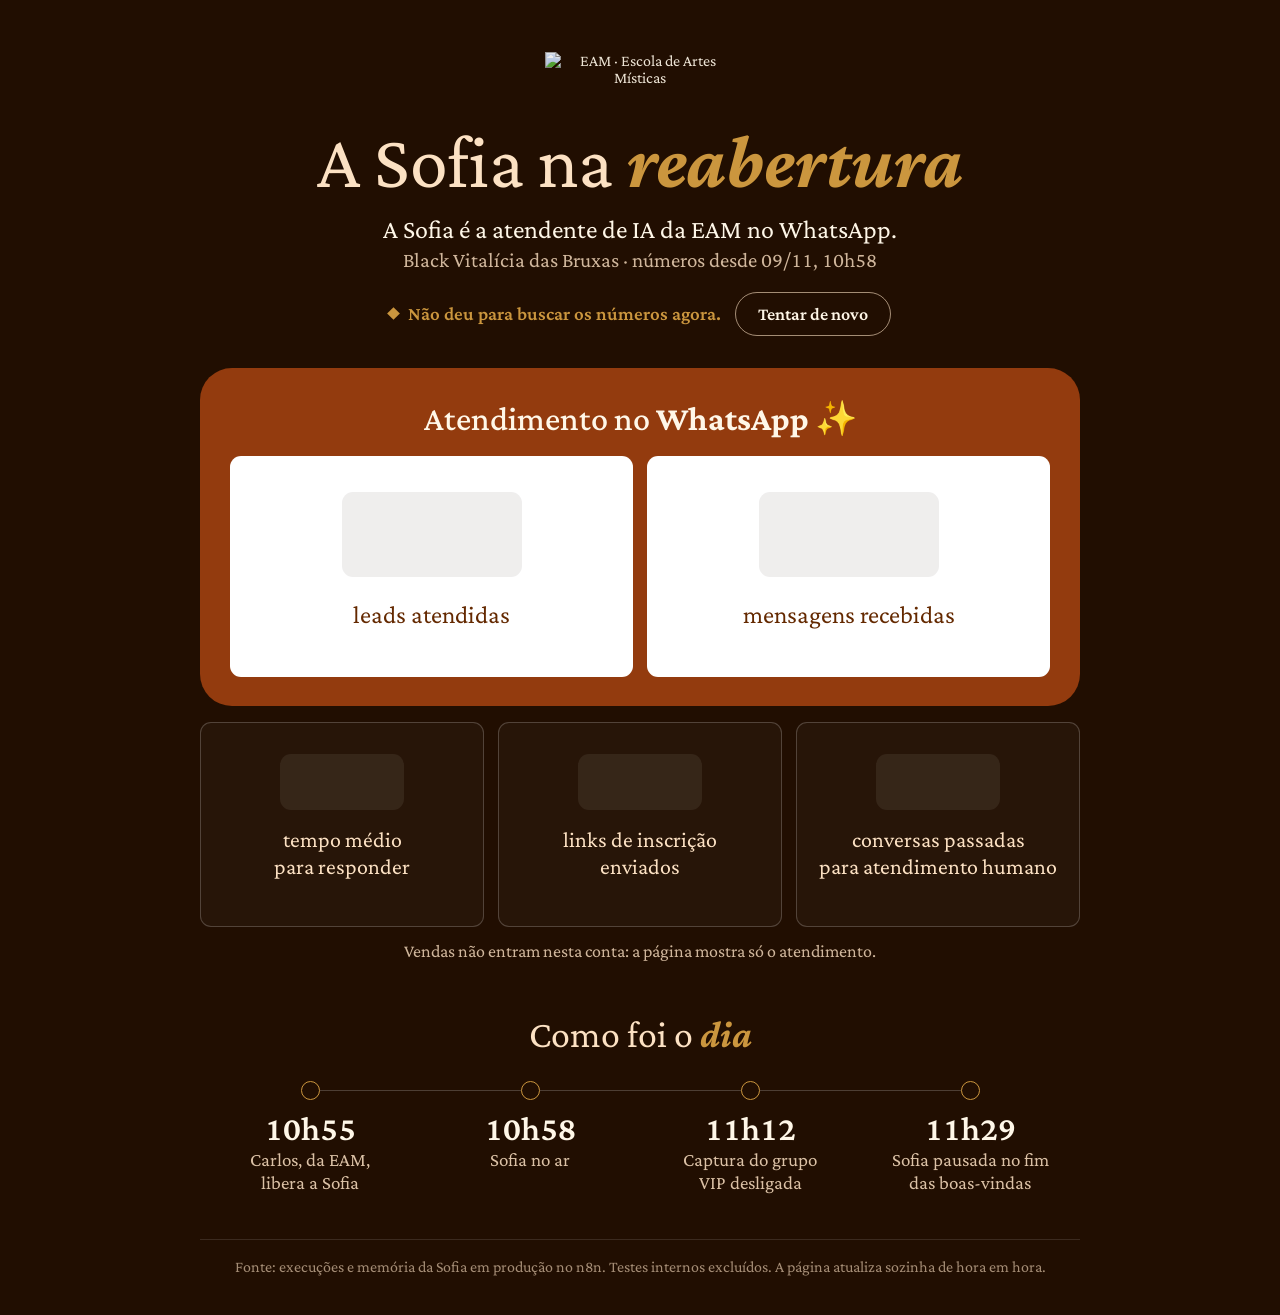
==== lancamentos/setembro-2026/analytics/index.html @ 865d49dc "feat(setembro): painel de números da Sofia na reabertura Página estática (GitHub Pages) com os númer" ====
<!doctype html>
<html lang="pt-BR">
<head>
<meta charset="utf-8">
<meta name="viewport" content="width=device-width, initial-scale=1">
<title>Sofia na reabertura</title>
<meta name="robots" content="noindex">
<link rel="preconnect" href="https://fonts.googleapis.com">
<link rel="preconnect" href="https://fonts.gstatic.com" crossorigin>
<link href="https://fonts.googleapis.com/css2?family=Crimson+Pro:ital,wght@0,400;0,500;0,600;0,700;1,700&display=swap" rel="stylesheet">
<style>
  /* Tokens: DESIGN.md (LP do Combo Black) */
  :root {
    --espresso:#210E01; --espresso-deep:#1E0F05; --rust:#933B0E; --gold:#CB963E;
    --parchment:#FFF7E8; --peach:#FCE1C3; --cocoa:#642900; --white:#FFFFFF;
    --glass:#FFFFFF08; --glass-border:#FFFFFF33; --control-border:#FCE1C399;
    color-scheme: dark;
  }
  * { box-sizing:border-box; margin:0; padding:0; }
  html { background:var(--espresso); }
  body { min-height:100vh; background:var(--espresso); color:var(--parchment);
         font-family:'Crimson Pro',Georgia,serif; font-variant-numeric:lining-nums tabular-nums;
         text-align:center; -webkit-font-smoothing:antialiased; }
  ::selection { background:var(--gold); color:var(--espresso-deep); }
  .sr { position:absolute; width:1px; height:1px; overflow:hidden; clip:rect(0 0 0 0); white-space:nowrap; }
  .nw { white-space:nowrap; }
  main, footer { max-width:920px; margin:0 auto; padding-inline:20px; }
  main { padding-top:52px; display:flex; flex-direction:column; align-items:center; }

  .logo { width:191px; height:39px; opacity:.92; } /* tamanho real do arquivo: não ampliar */
  h1 { font-size:clamp(44px, 8vw, 76px); font-weight:400; line-height:1.02; letter-spacing:-0.22px; margin-top:32px; color:var(--peach); text-wrap:balance; }
  h1 em, h2 em { font-style:italic; font-weight:700; color:var(--gold); }
  .quem { font-size:clamp(20px, 3.2vw, 26px); margin-top:14px; text-wrap:balance; }
  .sub { font-size:clamp(17px, 2.6vw, 21px); margin-top:4px; color:var(--peach); opacity:.8; text-wrap:balance; }

  /* Estado da busca: sempre na primeira tela */
  .estado { margin-top:20px; display:flex; flex-wrap:wrap; align-items:center; justify-content:center; gap:10px 14px;
            font-size:19px; color:var(--peach); }
  .estado .msg { max-width:34em; text-wrap:balance; }
  .estado .luz { display:inline-block; vertical-align:.12em; margin-right:10px; width:9px; height:9px; border-radius:50%; background:var(--peach); opacity:.6; }
  .estado[data-tipo="carregando"] .luz { background:var(--gold); opacity:1; animation:pulso 1s ease-in-out infinite; }
  .estado[data-tipo="ok"] .luz { background:var(--gold); opacity:1; }
  .estado[data-tipo="velho"], .estado[data-tipo="erro"] { color:var(--gold); font-weight:600; }
  .estado[data-tipo="velho"] .luz, .estado[data-tipo="erro"] .luz { background:var(--gold); opacity:1; border-radius:0; transform:rotate(45deg); }
  .botao { font:inherit; font-size:18px; font-weight:600; color:var(--parchment); background:transparent;
           border:1px solid var(--control-border); border-radius:4em; min-height:44px; padding:0 22px; cursor:pointer;
           transition:border-color .2s ease-out, background-color .2s ease-out; }
  .botao:hover { border-color:var(--gold); background:var(--glass); }
  .botao:focus-visible { outline:2px solid var(--gold); outline-offset:3px; }
  .botao[aria-disabled="true"] { opacity:.6; cursor:progress; }

  .oferta { width:100%; background:var(--rust); border-radius:2em; padding:clamp(18px,3vw,30px); margin-top:32px; }
  .oferta h2 { font-size:clamp(24px,4vw,34px); font-weight:500; margin-bottom:18px; text-wrap:balance; }
  .oferta h2 b { font-weight:700; }
  .duo { display:grid; grid-template-columns:1fr 1fr; gap:14px; }
  .preco { background:var(--white); color:var(--espresso-deep); border-radius:11px; padding:20px 14px 22px; min-width:0; container-type:inline-size; }
  .preco .num { font-size:min(128px, 36cqi); font-weight:600; line-height:.92; }
  .preco .lbl { font-size:clamp(18px,2.8vw,25px); margin-top:6px; color:var(--cocoa); line-height:1.2; }
  .preco .det { font-size:clamp(15px,2vw,19px); margin-top:4px; color:var(--cocoa); font-style:italic; font-weight:700; }

  .trio { width:100%; display:grid; grid-template-columns:repeat(3,1fr); gap:14px; margin-top:16px; }
  .vidro { background:var(--glass); border:1px solid var(--glass-border); border-radius:11px; padding:20px 12px; min-width:0; container-type:inline-size; }
  .vidro .num { font-size:min(84px, 32cqi); font-weight:600; line-height:.95; }
  .lbl { text-wrap:balance; }
  .nota { margin-top:14px; font-size:18px; color:var(--peach); opacity:.8; }
  .vidro .num small { font-size:.52em; font-weight:500; margin-left:4px; color:var(--gold); }
  .vidro .lbl { font-size:clamp(17px,2.4vw,22px); margin-top:6px; line-height:1.2; color:var(--peach); }
  .vidro .det { font-size:clamp(15px,2vw,18px); margin-top:6px; color:var(--gold); font-style:italic; font-weight:700; text-wrap:balance; }

  /* Esqueleto enquanto não há número */
  .num { position:relative; transition:opacity .25s ease-out; }
  .num[data-vazio] { color:transparent !important; }
  .num[data-vazio] * { color:transparent !important; }
  .num[data-vazio]::after { content:''; position:absolute; inset:14% 26%; border-radius:11px;
    background:linear-gradient(90deg, var(--sk1) 0%, var(--sk2) 50%, var(--sk1) 100%); background-size:200% 100%;
    animation:brilho 1.3s ease-in-out infinite; }
  .preco { --sk1:#1E0F0512; --sk2:#1E0F0526; }
  .vidro { --sk1:#FFF7E812; --sk2:#FFF7E829; }
  [data-erro] .num[data-vazio]::after { animation:none; background:var(--sk1); }
  [data-atualizando] .num:not([data-vazio]) { opacity:.45; }
  @keyframes brilho { from { background-position:100% 0; } to { background-position:-100% 0; } }
  @keyframes pulso { 50% { opacity:.25; } }
  @media (prefers-reduced-motion:reduce) {
    .num[data-vazio]::after, .estado .luz { animation:none !important; }
  }

  .dia { width:100%; margin-top:52px; }
  .dia h2 { font-size:clamp(28px,4.4vw,38px); font-weight:400; color:var(--peach); }
  .tl { list-style:none; display:grid; grid-template-columns:repeat(4,1fr); position:relative; margin-top:26px; }
  .tl::before { content:''; position:absolute; top:9px; left:12.5%; right:12.5%; height:1px; background:var(--glass-border); }
  .ev { position:relative; display:flex; flex-direction:column; align-items:center; padding:0 6px; }
  .dot { width:19px; height:19px; border-radius:50%; background:var(--espresso); border:1px solid var(--gold); }
  .hora { font-size:34px; font-weight:600; margin-top:10px; }
  .txt { font-size:19px; line-height:1.2; color:var(--peach); opacity:.85; margin-top:2px; }

  footer { margin-top:44px; padding-bottom:40px; }
  footer p { font-size:16px; color:var(--peach); opacity:.6; border-top:1px solid var(--glass-border); padding-top:18px; text-wrap:balance; }

  @media (max-width:640px) {
    main { padding-top:40px; }
    .trio { grid-template-columns:1fr 1fr; }
    .trio .vidro:first-child { grid-column:1 / -1; }
    .tl { grid-template-columns:1fr; gap:18px; text-align:left; max-width:340px; margin-inline:auto; }
    .tl::before { top:10px; bottom:10px; left:9px; right:auto; width:1px; height:auto; }
    .ev { flex-direction:row; flex-wrap:wrap; align-items:baseline; column-gap:12px; padding:0; }
    .dot { flex:none; align-self:center; }
    .hora { margin-top:0; font-size:30px; }
    .txt { flex-basis:100%; padding-left:31px; }
    .txt br { display:none; }
  }
</style>
</head>
<body>
<main id="painel">
  <img class="logo" src="https://fernandabeppler.com.br/wp-content/uploads/2025/07/eam_2_branco_1-1.webp" alt="EAM · Escola de Artes Místicas" width="191" height="39">
  <h1>A Sofia na <em>reabertura</em></h1>
  <p class="quem">A Sofia é a atendente de IA da EAM no WhatsApp.</p>
  <p class="sub">Black Vitalícia das Bruxas · números desde <span class="nw">09/11, 10h58</span><span id="ultima"></span></p>

  <div class="estado" id="estado" data-tipo="carregando">
    <span class="msg"><span class="luz" aria-hidden="true"></span><span id="estado-txt">Buscando os números…</span></span>
    <button class="botao" id="atualizar" type="button" aria-disabled="true">Buscando…</button>
  </div>
  <p class="sr" id="anuncio" role="status" aria-live="polite"></p>
  <noscript><p class="estado" data-tipo="erro">Ative o JavaScript para ver os números.</p></noscript>

  <section class="oferta" aria-labelledby="t-whats">
    <h2 id="t-whats">Atendimento no <b>WhatsApp</b>&nbsp;<span aria-hidden="true">✨</span></h2>
    <div class="duo">
      <div class="preco"><div class="num" id="leads" data-vazio>00</div><div class="lbl">leads atendidas</div></div>
      <div class="preco"><div class="num" id="mensagens" data-vazio>00</div><div class="lbl">mensagens recebidas</div><div class="det" id="erros">&nbsp;</div></div>
    </div>
  </section>

  <section class="trio" aria-label="Mais números do atendimento">
    <div class="vidro"><div class="num" id="tempo-num" data-vazio><span id="tempo">00</span><small id="tempo-un" aria-hidden="true">s</small><span class="sr"> segundos</span></div><div class="lbl">tempo médio <br>para responder</div></div>
    <div class="vidro"><div class="num" id="links" data-vazio>0</div><div class="lbl">links de inscrição <br>enviados</div><div class="det" id="links-det">&nbsp;</div></div>
    <div class="vidro"><div class="num" id="passagens" data-vazio>0</div><div class="lbl">conversas passadas <br>para atendimento humano</div></div>
  </section>
  <p class="nota">Vendas não entram nesta conta: a página mostra só o atendimento.</p>

  <section class="dia" aria-labelledby="t-dia">
    <h2 id="t-dia">Como foi o <em>dia</em></h2>
    <ol class="tl">
      <li class="ev"><span class="dot" aria-hidden="true"></span><span class="hora">10h55</span><span class="txt">Carlos, da EAM, <br>libera a Sofia</span></li>
      <li class="ev"><span class="dot" aria-hidden="true"></span><span class="hora">10h58</span><span class="txt">Sofia no ar</span></li>
      <li class="ev"><span class="dot" aria-hidden="true"></span><span class="hora">11h12</span><span class="txt">Captura do grupo <br>VIP desligada</span></li>
      <li class="ev"><span class="dot" aria-hidden="true"></span><span class="hora">11h29</span><span class="txt">Sofia pausada no fim <br>das boas-vindas</span></li>
    </ol>
  </section>
</main>
<footer><p>Fonte: execuções e memória da Sofia em produção no n8n. Testes internos excluídos. A página atualiza sozinha de hora em hora.</p></footer>

<script>
  // Números agregados (sem PII) do workflow n8n "Sofia Black — Números do Painel" (8PUaxM6kPOGkfFZv).
  const ENDPOINT = 'https://connect.fernandabeppler.com.br/webhook/sofia-black-numeros-p4t8w2';
  const INTERVALO_MS = 60 * 60 * 1000;   // atualização automática: de hora em hora
  const VOLTA_MS = 10 * 60 * 1000;       // ao voltar para a aba, busca de novo se a última tiver mais de 10 min
  const VELHO_MS = 75 * 60 * 1000;       // passou da hora e não atualizou: avisa em dourado
  const TIMEOUT_MS = 10 * 1000;

  const $ = id => document.getElementById(id);
  const painel = $('painel'), estado = $('estado'), estadoTxt = $('estado-txt'), botao = $('atualizar');
  let ultimaOk = null, buscando = false, motivoErro = null;

  const horaBR = d => d.toLocaleTimeString('pt-BR', { hour:'2-digit', minute:'2-digit', timeZone:'America/Sao_Paulo' }).replace(':', 'h');
  function idade(ms) {
    const min = Math.floor(ms / 60000);
    if (min < 1) return 'agora há pouco';
    if (min < 60) return `há ${min} min`;
    const h = Math.floor(min / 60);
    return `há ${h} h${min % 60 ? ` ${min % 60} min` : ''}`;
  }

  function setEstado(tipo, texto, rotulo) {
    estado.dataset.tipo = tipo;
    estadoTxt.textContent = texto;
    botao.textContent = rotulo;
    botao.setAttribute('aria-disabled', String(tipo === 'carregando'));
  }

  function textoErro() {
    return ultimaOk
      ? `${motivoErro} Mostrando os números das ${horaBR(new Date(ultimaOk))} (${idade(Date.now() - ultimaOk)}).`
      : motivoErro;
  }

  function mostrarIdade() {
    if (buscando) return;
    if (motivoErro) { setEstado('erro', textoErro(), 'Tentar de novo'); return; }
    if (!ultimaOk) return;
    const ms = Date.now() - ultimaOk;
    const velho = ms > VELHO_MS;
    const texto = `Atualizado às ${horaBR(new Date(ultimaOk))} · ${idade(ms)}${velho ? '. Pode estar desatualizado.' : ''}`;
    setEstado(velho ? 'velho' : 'ok', texto, 'Atualizar');
  }

  function preencher(id, valor) {
    const el = $(id);
    el.removeAttribute('data-vazio');
    el.textContent = valor;
  }

  function render(d) {
    preencher('leads', d.leads);
    preencher('mensagens', d.mensagens);
    $('erros').textContent = d.erros === 0 ? 'nenhum erro da Sofia' : `${d.erros} ${d.erros === 1 ? 'erro' : 'erros'} da Sofia`;
    // Nunca apagar #tempo/#tempo-un: a próxima busca escreve neles de novo.
    const semTempo = d.tempo_medio_s == null;
    $('tempo-num').removeAttribute('data-vazio');
    $('tempo').textContent = semTempo ? '—' : d.tempo_medio_s;
    $('tempo-un').hidden = semTempo;
    const links = d.links_sofia + d.links_avulsos;
    preencher('links', links);
    $('links-det').textContent = !links ? 'nenhum ainda'
      : d.links_avulsos
        ? `${d.links_sofia} pela Sofia · ${d.links_avulsos} em ${d.links_avulsos === 1 ? 'mensagem manual' : 'mensagens manuais'}`
        : 'todos pela Sofia';
    preencher('passagens', d.passagens);
    $('ultima').textContent = d.ultima_mensagem ? ` · última mensagem às ${d.ultima_mensagem}` : '';
    $('anuncio').textContent =
      `Números atualizados: ${d.leads} leads atendidas, ${d.mensagens} mensagens recebidas, ` +
      `tempo médio de ${d.tempo_medio_s ?? 'sem dado'} segundos, ${d.links_sofia + d.links_avulsos} links enviados, ` +
      `${d.passagens} passadas para atendimento humano.`;
  }

  async function atualizar() {
    if (buscando) return;
    buscando = true;
    painel.setAttribute('data-atualizando', '');
    setEstado('carregando', ultimaOk ? 'Atualizando os números…' : 'Buscando os números…', ultimaOk ? 'Atualizando…' : 'Buscando…');
    const ctrl = new AbortController();
    const limite = setTimeout(() => ctrl.abort(), TIMEOUT_MS);
    try {
      const r = await fetch(ENDPOINT, { cache:'no-store', signal:ctrl.signal });
      if (!r.ok) throw new Error(`HTTP ${r.status}`);
      render(await r.json());
      ultimaOk = Date.now();
      motivoErro = null;
      painel.removeAttribute('data-erro');
    } catch (e) {
      painel.setAttribute('data-erro', '');
      motivoErro = e.name === 'AbortError' ? 'A busca demorou demais.' : 'Não deu para buscar os números agora.';
      $('anuncio').textContent = textoErro();
    } finally {
      clearTimeout(limite);
      buscando = false;
      painel.removeAttribute('data-atualizando');
      mostrarIdade();
    }
  }

  botao.addEventListener('click', () => { if (botao.getAttribute('aria-disabled') !== 'true') atualizar(); });
  document.addEventListener('visibilitychange', () => {
    if (!document.hidden && (!ultimaOk || Date.now() - ultimaOk > VOLTA_MS)) atualizar();
  });
  setInterval(atualizar, INTERVALO_MS);
  setInterval(mostrarIdade, 30 * 1000);
  atualizar();
</script>
</body>
</html>
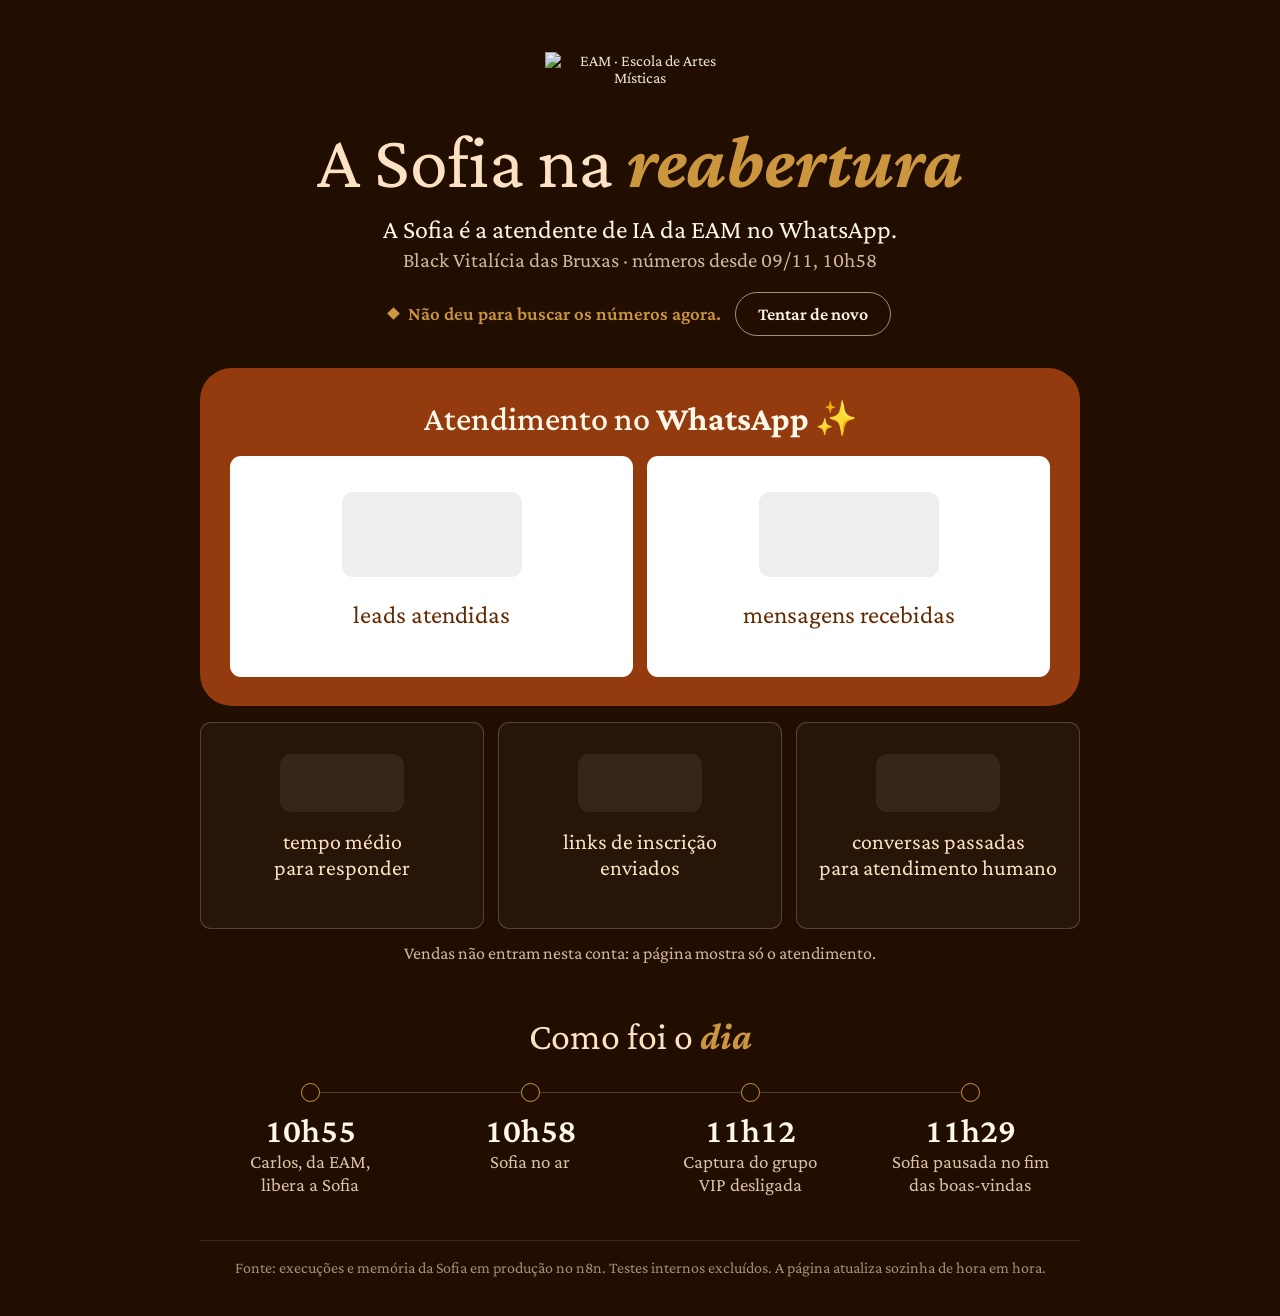
==== commit b0845c78: "fix(setembro): números do painel com tamanho pela quantidade de dígitos No celular os números princi" ====
--- a/lancamentos/setembro-2026/analytics/index.html
+++ b/lancamentos/setembro-2026/analytics/index.html
@@ -54,13 +54,18 @@
   .oferta h2 b { font-weight:700; }
   .duo { display:grid; grid-template-columns:1fr 1fr; gap:14px; }
   .preco { background:var(--white); color:var(--espresso-deep); border-radius:11px; padding:20px 14px 22px; min-width:0; container-type:inline-size; }
-  .preco .num { font-size:min(128px, 36cqi); font-weight:600; line-height:.92; }
+  .preco .num { font-size:min(128px, 56cqi); font-weight:600; line-height:.92; }
+  .preco .num[data-d="3"] { font-size:min(128px, 44cqi); }
+  .preco .num[data-d="4"] { font-size:min(128px, 34cqi); }
+  .preco .num[data-d="5"], .preco .num[data-d="6"] { font-size:min(128px, 27cqi); }
   .preco .lbl { font-size:clamp(18px,2.8vw,25px); margin-top:6px; color:var(--cocoa); line-height:1.2; }
   .preco .det { font-size:clamp(15px,2vw,19px); margin-top:4px; color:var(--cocoa); font-style:italic; font-weight:700; }
 
   .trio { width:100%; display:grid; grid-template-columns:repeat(3,1fr); gap:14px; margin-top:16px; }
   .vidro { background:var(--glass); border:1px solid var(--glass-border); border-radius:11px; padding:20px 12px; min-width:0; container-type:inline-size; }
-  .vidro .num { font-size:min(84px, 32cqi); font-weight:600; line-height:.95; }
+  .vidro .num { font-size:min(84px, 44cqi); font-weight:600; line-height:.95; }
+  .vidro .num[data-d="3"] { font-size:min(84px, 36cqi); }
+  .vidro .num[data-d="4"], .vidro .num[data-d="5"] { font-size:min(84px, 28cqi); }
   .lbl { text-wrap:balance; }
   .nota { margin-top:14px; font-size:18px; color:var(--peach); opacity:.8; }
   .vidro .num small { font-size:.52em; font-weight:500; margin-left:4px; color:var(--gold); }
@@ -100,6 +105,7 @@
     main { padding-top:40px; }
     .trio { grid-template-columns:1fr 1fr; }
     .trio .vidro:first-child { grid-column:1 / -1; }
+    .vidro .num { font-size:min(56px, 40cqi); } /* nunca maior que os números do painel principal */
     .tl { grid-template-columns:1fr; gap:18px; text-align:left; max-width:340px; margin-inline:auto; }
     .tl::before { top:10px; bottom:10px; left:9px; right:auto; width:1px; height:auto; }
     .ev { flex-direction:row; flex-wrap:wrap; align-items:baseline; column-gap:12px; padding:0; }
@@ -199,6 +205,7 @@
     const el = $(id);
     el.removeAttribute('data-vazio');
     el.textContent = valor;
+    el.dataset.d = String(valor).length; // fonte menor para números longos
   }
 
   function render(d) {
@@ -209,6 +216,7 @@
     const semTempo = d.tempo_medio_s == null;
     $('tempo-num').removeAttribute('data-vazio');
     $('tempo').textContent = semTempo ? '—' : d.tempo_medio_s;
+    $('tempo-num').dataset.d = semTempo ? 1 : String(d.tempo_medio_s).length + 1;
     $('tempo-un').hidden = semTempo;
     const links = d.links_sofia + d.links_avulsos;
     preencher('links', links);
